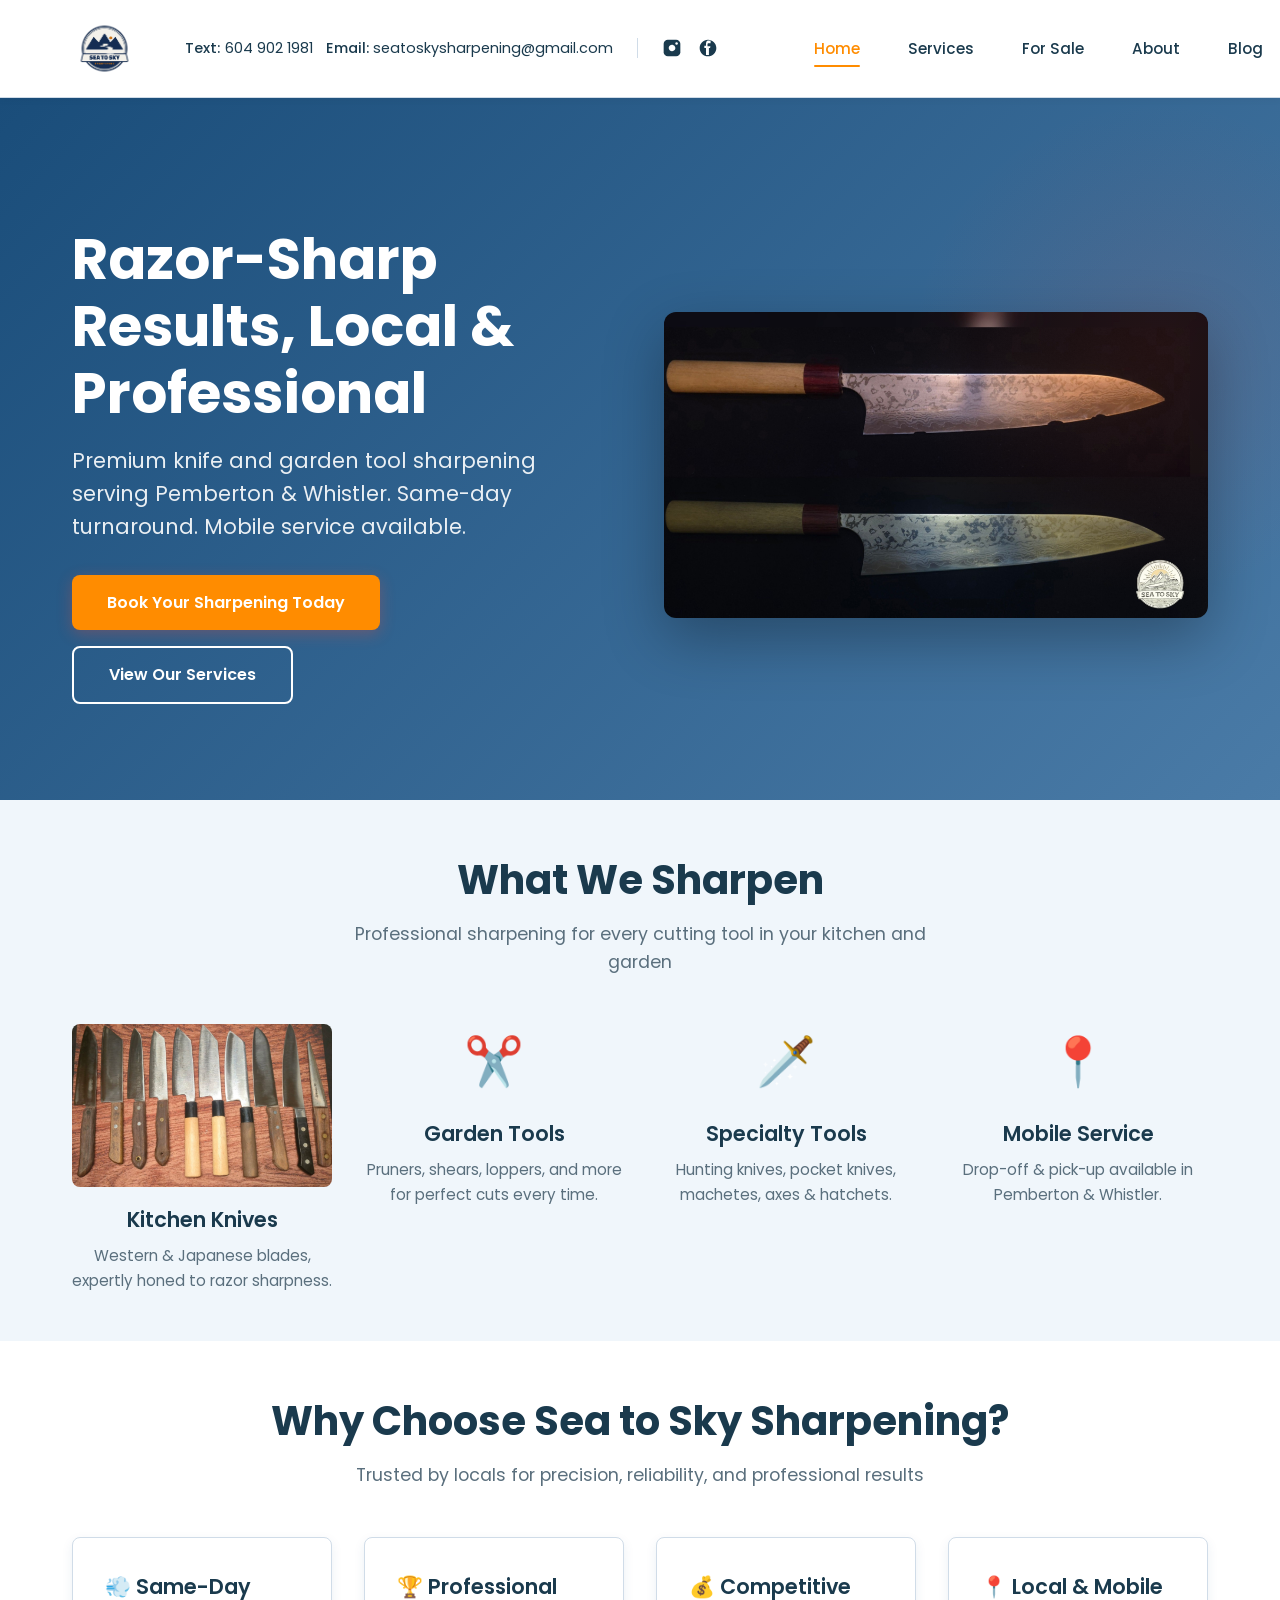
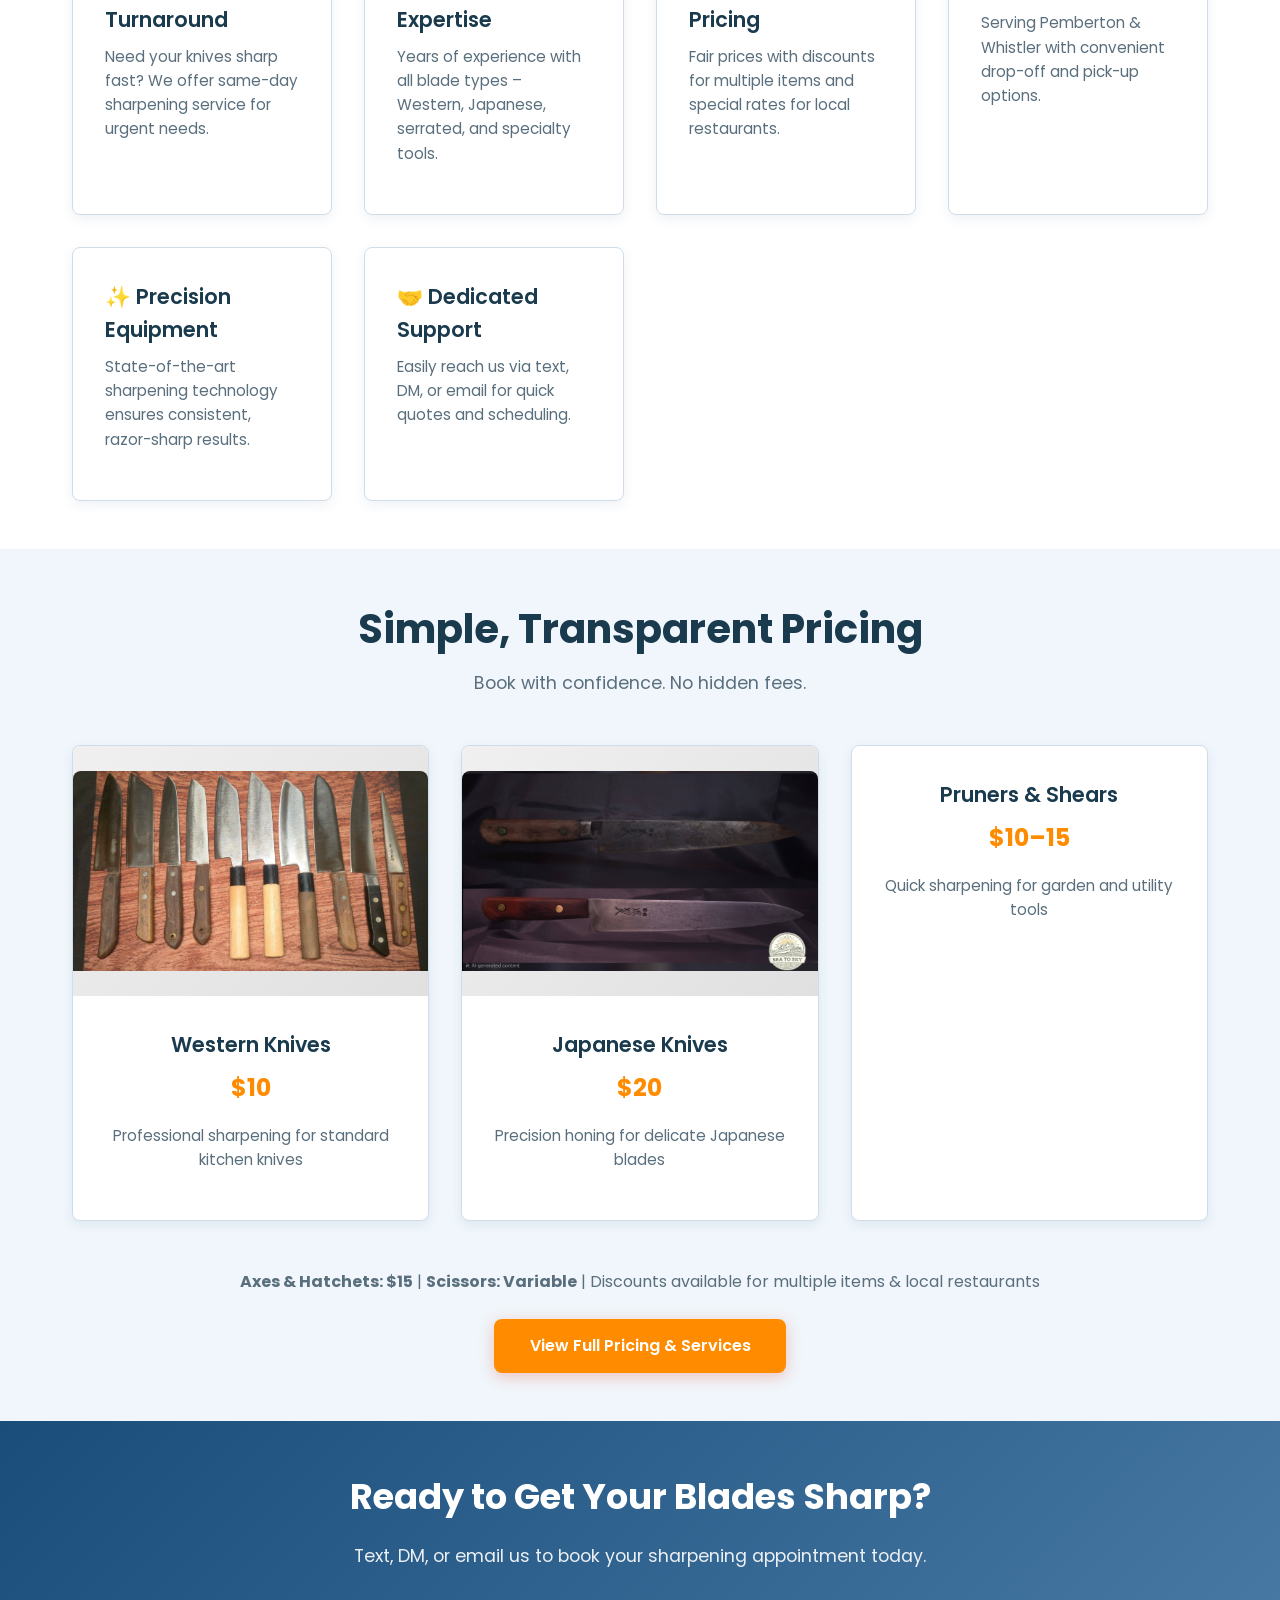
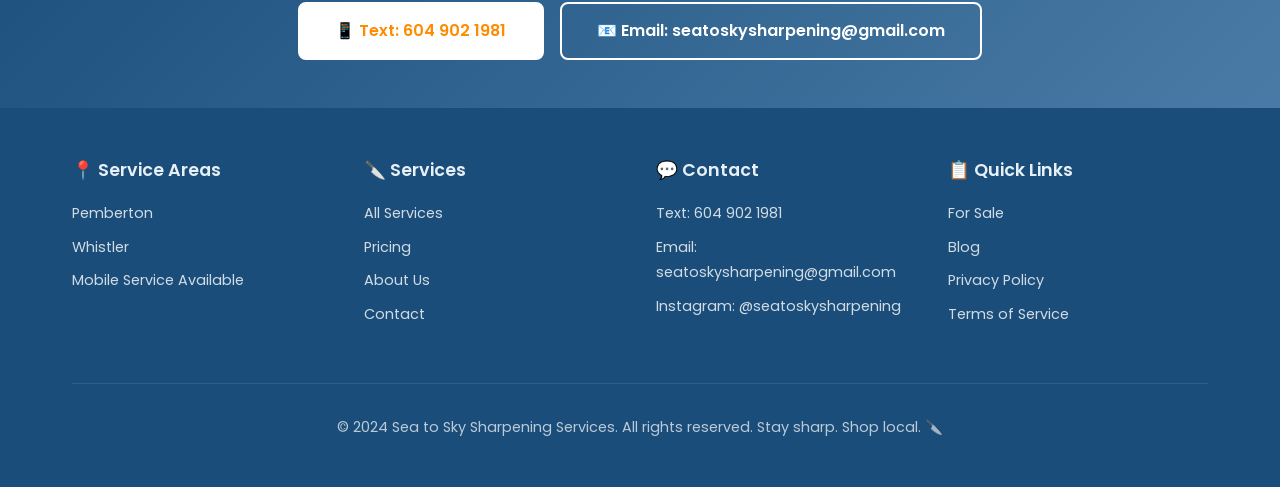
==== index.html @ df80ff3f "Initial commit: Sea to Sky Sharpening website with all pages and assets" ====
<!DOCTYPE html>
<html lang="en">
<head>
    <meta charset="UTF-8">
    <meta name="viewport" content="width=device-width, initial-scale=1.0">
    <meta name="description" content="Sea to Sky Sharpening Services - Professional knife and garden tool sharpening in Pemberton & Whistler. Western & Japanese kitchen knives, pruners, shears, and more.">
    <meta name="keywords" content="knife sharpening, garden tool sharpening, pruners, kitchen knives, Pemberton, Whistler, mobile service, professional sharpening">
    <title>Sea to Sky Sharpening | Professional Knife & Tool Sharpening Services</title>
    <link rel="icon" href="assets/branding/Sea to Sky sharpening Transparent.png" type="image/png">
    <link rel="stylesheet" href="css/styles.css">
    <link href="https://fonts.googleapis.com/css2?family=Poppins:wght@300;400;500;600;700;800&display=swap" rel="stylesheet">
</head>
<body>
    <a class="skip-link" href="#main">Skip to main content</a>
    
    <!-- Navigation -->
    <nav class="navbar" role="navigation" aria-label="Main Navigation">
        <div class="nav-container">
            <div class="nav-left">
                <div class="nav-brand">
                    <a href="index.html">
                        <img src="assets/branding/Sea to Sky sharpening Transparent.png" alt="Sea to Sky Sharpening Logo" class="logo">
                    </a>
                </div>
                <div class="nav-contact-desktop">
                    <div class="nav-contact-left">
                        <a href="https://wa.me/16049021981" class="contact-link phone">
                            <span class="label">Text:</span> 604 902 1981
                        </a>
                        <a href="mailto:seatoskysharpening@gmail.com" class="contact-link email">
                            <span class="label">Email:</span> seatoskysharpening@gmail.com
                        </a>
                    </div>
                    <div class="nav-contact-right">
                        <a href="https://www.instagram.com/seatoskysharpening/" class="contact-link" target="_blank" rel="noopener noreferrer" aria-label="Follow us on Instagram" title="Instagram">
                            <svg width="20" height="20" viewBox="0 0 24 24" fill="currentColor" xmlns="http://www.w3.org/2000/svg"><rect x="2" y="2" width="20" height="20" rx="5" ry="5"/><path d="M16 11.37A4 4 0 1 1 12.63 8 4 4 0 0 1 16 11.37z" fill="white"/><circle cx="17.5" cy="6.5" r="1.5" fill="white"/></svg>
                        </a>
                        <a href="https://www.facebook.com/seatoskysharpenings/" class="contact-link" target="_blank" rel="noopener noreferrer" aria-label="Follow us on Facebook" title="Facebook">
                            <svg width="20" height="20" viewBox="0 0 24 24" fill="currentColor" xmlns="http://www.w3.org/2000/svg"><path d="M12 2C6.48 2 2 6.48 2 12s4.48 10 10 10 10-4.48 10-10S17.52 2 12 2zm3.7 10h-2.6v8.4h-3.5V12h-2V9.3h2V7.3c0-1.7.4-4.3 2.7-4.3 1.5 0 2.8.3 2.8.3v3h-1.9c-1.5 0-1.8.7-1.8 1.5v2h3.5l-.5 2.7z" fill="currentColor"/></svg>
                        </a>
                    </div>
                </div>
            </div>
            <button class="nav-toggle" id="navToggle" aria-label="Toggle navigation">
                <span></span>
                <span></span>
                <span></span>
            </button>
            <div class="nav-menu" id="navMenu">
                <ul class="nav-links">
                    <li><a href="index.html" class="active">Home</a></li>
                    <li><a href="services.html">Services</a></li>
                    <li><a href="for-sale.html">For Sale</a></li>
                    <li><a href="about.html">About</a></li>
                    <li><a href="blog.html">Blog</a></li>
                    <li><a href="contact.html">Contact</a></li>
                </ul>
                <div class="nav-contact-mobile">
                    <a href="tel:+16049021981" class="contact-link phone">
                        <span class="label">Text:</span> 604 902 1981
                    </a>
                    <a href="mailto:seatoskysharpening@gmail.com" class="contact-link email">
                        <span class="label">Email:</span> seatoskysharpening@gmail.com
                    </a>
                    <a href="https://www.instagram.com/seatoskysharpening/" class="contact-link instagram" target="_blank" rel="noopener noreferrer" aria-label="Follow us on Instagram">
                        <svg width="18" height="18" viewBox="0 0 24 24" fill="none" stroke="currentColor" stroke-width="2" xmlns="http://www.w3.org/2000/svg"><rect x="2" y="2" width="20" height="20" rx="5" ry="5"/><path d="M16 11.37A4 4 0 1 1 12.63 8 4 4 0 0 1 16 11.37z"/><circle cx="17.5" cy="6.5" r="1.5" fill="currentColor"/></svg>
                        <span class="label">Instagram</span>
                    </a>
                </div>
            </div>
        </div>
    </nav>

    <main id="main">
        <!-- Hero Section -->
        <header class="hero">
            <div class="container" style="display: grid; grid-template-columns: 1fr 1fr; gap: 3rem; align-items: center;">
                <div class="hero-content" style="text-align: left;">
                    <h1>Razor-Sharp Results, Local & Professional</h1>
                    <p>Premium knife and garden tool sharpening serving Pemberton & Whistler. Same-day turnaround. Mobile service available.</p>
                    <div class="hero-cta" style="justify-content: flex-start;">
                        <a href="contact.html" class="btn btn-primary">Book Your Sharpening Today</a>
                        <a href="services.html" class="btn btn-outline">View Our Services</a>
                    </div>
                </div>
                <div style="display: flex; align-items: center; justify-content: center;">
                    <img src="assets/images/Knife 1 Image.jpg" alt="Professional sharpened knife" style="max-width: 100%; height: auto; border-radius: 12px; box-shadow: 0 20px 60px rgba(0, 0, 0, 0.3); object-fit: cover;">
                </div>
            </div>
        </header>

        <!-- Featured Services Section -->
        <section class="section-alt py-3">
            <div class="container">
                <div class="section-header">
                    <h2>What We Sharpen</h2>
                    <p>Professional sharpening for every cutting tool in your kitchen and garden</p>
                </div>
                <div class="grid grid-4">
                    <div class="feature">
                        <div class="feature-icon">
                            <img src="assets/images/Kitchen knives.jpg" alt="Kitchen Knives" style="width: 100%; height: 100%; object-fit: cover; border-radius: 8px;">
                        </div>
                        <h3>Kitchen Knives</h3>
                        <p>Western & Japanese blades, expertly honed to razor sharpness.</p>
                    </div>
                    <div class="feature">
                        <div class="feature-icon">✂️</div>
                        <h3>Garden Tools</h3>
                        <p>Pruners, shears, loppers, and more for perfect cuts every time.</p>
                    </div>
                    <div class="feature">
                        <div class="feature-icon">🗡️</div>
                        <h3>Specialty Tools</h3>
                        <p>Hunting knives, pocket knives, machetes, axes & hatchets.</p>
                    </div>
                    <div class="feature">
                        <div class="feature-icon">📍</div>
                        <h3>Mobile Service</h3>
                        <p>Drop-off & pick-up available in Pemberton & Whistler.</p>
                    </div>
                </div>
            </div>
        </section>

        <!-- Why Choose Us Section -->
        <section>
            <div class="container">
                <div class="section-header">
                    <h2>Why Choose Sea to Sky Sharpening?</h2>
                    <p>Trusted by locals for precision, reliability, and professional results</p>
                </div>
                <div class="grid grid-3">
                    <div class="card">
                        <div class="card-body">
                            <h3 class="card-title">💨 Same-Day Turnaround</h3>
                            <p class="card-text">Need your knives sharp fast? We offer same-day sharpening service for urgent needs.</p>
                        </div>
                    </div>
                    <div class="card">
                        <div class="card-body">
                            <h3 class="card-title">🏆 Professional Expertise</h3>
                            <p class="card-text">Years of experience with all blade types – Western, Japanese, serrated, and specialty tools.</p>
                        </div>
                    </div>
                    <div class="card">
                        <div class="card-body">
                            <h3 class="card-title">💰 Competitive Pricing</h3>
                            <p class="card-text">Fair prices with discounts for multiple items and special rates for local restaurants.</p>
                        </div>
                    </div>
                    <div class="card">
                        <div class="card-body">
                            <h3 class="card-title">📍 Local & Mobile</h3>
                            <p class="card-text">Serving Pemberton & Whistler with convenient drop-off and pick-up options.</p>
                        </div>
                    </div>
                    <div class="card">
                        <div class="card-body">
                            <h3 class="card-title">✨ Precision Equipment</h3>
                            <p class="card-text">State-of-the-art sharpening technology ensures consistent, razor-sharp results.</p>
                        </div>
                    </div>
                    <div class="card">
                        <div class="card-body">
                            <h3 class="card-title">🤝 Dedicated Support</h3>
                            <p class="card-text">Easily reach us via text, DM, or email for quick quotes and scheduling.</p>
                        </div>
                    </div>
                </div>
            </div>
        </section>

        <!-- Pricing Preview Section -->
        <section class="section-alt">
            <div class="container">
                <div class="section-header">
                    <h2>Simple, Transparent Pricing</h2>
                    <p>Book with confidence. No hidden fees.</p>
                </div>
                <div class="grid grid-3">
                    <div class="card">
                        <div class="card-image">
                            <img src="assets/images/Kitchen knives.jpg" alt="Kitchen Knives" style="width: 100%; height: 200px; object-fit: cover; border-radius: 8px 8px 0 0;">
                        </div>
                        <div class="card-body text-center">
                            <h3 class="card-title">Western Knives</h3>
                            <div class="card-price">$10</div>
                            <p class="card-text">Professional sharpening for standard kitchen knives</p>
                        </div>
                    </div>
                    <div class="card">
                        <div class="card-image">
                            <img src="assets/images/Japanese Knives.jpg" alt="Japanese Knives" style="width: 100%; height: 200px; object-fit: cover; border-radius: 8px 8px 0 0;">
                        </div>
                        <div class="card-body text-center">
                            <h3 class="card-title">Japanese Knives</h3>
                            <div class="card-price">$20</div>
                            <p class="card-text">Precision honing for delicate Japanese blades</p>
                        </div>
                    </div>
                    <div class="card">
                        <div class="card-body text-center">
                            <h3 class="card-title">Pruners & Shears</h3>
                            <div class="card-price">$10–15</div>
                            <p class="card-text">Quick sharpening for garden and utility tools</p>
                        </div>
                    </div>
                </div>

                <div style="text-align: center; margin-top: 3rem;">
                    <p style="color: var(--text-light); margin-bottom: 1.5rem;">
                        <strong>Axes & Hatchets: $15</strong> | <strong>Scissors: Variable</strong> | Discounts available for multiple items & local restaurants
                    </p>
                    <a href="services.html" class="btn btn-primary">View Full Pricing & Services</a>
                </div>
            </div>
        </section>

        <!-- CTA Section -->
        <section style="background: linear-gradient(135deg, var(--primary) 0%, var(--steel) 100%); color: var(--white); text-align: center;">
            <div class="container">
                <h2 style="font-size: 2.2rem; margin-bottom: 1rem;">Ready to Get Your Blades Sharp?</h2>
                <p style="font-size: 1.1rem; margin-bottom: 2rem; color: rgba(255,255,255,0.9);">Text, DM, or email us to book your sharpening appointment today.</p>
                <div class="hero-cta">
                    <a href="tel:+16049021981" class="btn btn-secondary">📱 Text: 604 902 1981</a>
                    <a href="mailto:seatoskysharpening@gmail.com" class="btn btn-outline">📧 Email: seatoskysharpening@gmail.com</a>
                </div>
            </div>
        </section>
    </main>

    <!-- Footer -->
    <footer>
        <div class="container">
            <div class="footer-content">
                <div class="footer-section">
                    <h3>📍 Service Areas</h3>
                    <ul>
                        <li><a href="#">Pemberton</a></li>
                        <li><a href="#">Whistler</a></li>
                        <li><a href="#">Mobile Service Available</a></li>
                    </ul>
                </div>
                <div class="footer-section">
                    <h3>🔪 Services</h3>
                    <ul>
                        <li><a href="services.html">All Services</a></li>
                        <li><a href="services.html#pricing">Pricing</a></li>
                        <li><a href="about.html">About Us</a></li>
                        <li><a href="contact.html">Contact</a></li>
                    </ul>
                </div>
                <div class="footer-section">
                    <h3>💬 Contact</h3>
                    <ul>
                        <li><a href="tel:+16049021981">Text: 604 902 1981</a></li>
                        <li><a href="mailto:seatoskysharpening@gmail.com">Email: seatoskysharpening@gmail.com</a></li>
                        <li><a href="https://www.instagram.com/seatoskysharpening/" target="_blank" rel="noopener noreferrer">Instagram: @seatoskysharpening</a></li>
                    </ul>
                </div>
                <div class="footer-section">
                    <h3>📋 Quick Links</h3>
                    <ul>
                        <li><a href="for-sale.html">For Sale</a></li>
                        <li><a href="blog.html">Blog</a></li>
                        <li><a href="#">Privacy Policy</a></li>
                        <li><a href="#">Terms of Service</a></li>
                    </ul>
                </div>
            </div>
            <div class="footer-bottom">
                <p>&copy; 2024 Sea to Sky Sharpening Services. All rights reserved. Stay sharp. Shop local. 🔪</p>
            </div>
        </div>
    </footer>

    <script src="js/scripts.js"></script>
</body>
</html>
---- css/styles.css ----
/* Sea to Sky Sharpening - Premium Minimalist Design */

:root {
    --primary: #1a4d7a;
    --primary-light: #2d6fa5;
    --secondary: #f0f6fb;
    --accent: #ff8c00;
    --accent-light: #ffa500;
    --steel: #4a7ba7;
    --silver: #e8f0f7;
    --text-dark: #1a3a4d;
    --text-light: #5a6f7d;
    --text-muted: #8a9aaa;
    --border: #d0dce8;
    --white: #ffffff;
    --spacing: 1rem;
    --spacing-lg: 2rem;
    --spacing-xl: 3rem;
    --radius: 8px;
    --shadow: 0 8px 32px rgba(26, 77, 122, 0.12);
    --shadow-sm: 0 4px 12px rgba(26, 77, 122, 0.08);
    --shadow-lg: 0 20px 60px rgba(26, 77, 122, 0.15);
    --transition: all 0.3s cubic-bezier(0.25, 0.46, 0.45, 0.94);
}

/* Reset & Base */
* {
    margin: 0;
    padding: 0;
    box-sizing: border-box;
}

html, body {
    height: 100%;
    scroll-behavior: smooth;
}

body {
    font-family: 'Poppins', -apple-system, BlinkMacSystemFont, 'Segoe UI', sans-serif;
    font-size: 16px;
    line-height: 1.6;
    color: var(--text-dark);
    background-color: var(--white);
    overflow-x: hidden;
}

/* Container */
.container {
    max-width: 1200px;
    margin: 0 auto;
    padding: 0 var(--spacing-lg);
}

.container-sm {
    max-width: 900px;
    margin: 0 auto;
    padding: 0 var(--spacing-lg);
}

/* Navigation */
.navbar {
    background: var(--white);
    border-bottom: 1px solid var(--border);
    position: sticky;
    top: 0;
    z-index: 1000;
    box-shadow: 0 2px 8px rgba(0, 0, 0, 0.04);
    backdrop-filter: blur(10px);
    background: rgba(255, 255, 255, 0.95);
}

.nav-container {
    max-width: 1200px;
    margin: 0 auto;
    padding: 1rem var(--spacing-lg);
    display: flex;
    align-items: center;
    justify-content: space-between;
}

.nav-left {
    display: flex;
    align-items: center;
    gap: var(--spacing-xl);
    flex-shrink: 0;
    margin-right: 6rem;
}

.nav-brand {
    display: flex;
    align-items: center;
    gap: 0.8rem;
    flex-shrink: 0;
}

.nav-brand a {
    display: flex;
    align-items: center;
    text-decoration: none;
}

.logo {
    height: 65px;
    width: auto;
}

.nav-contact-desktop {
    display: flex;
    align-items: center;
    gap: 1.5rem;
    margin-left: auto;
    flex-shrink: 0;
}

.nav-contact-left {
    display: flex;
    gap: 0.8rem;
    align-items: center;
}

.nav-contact-right {
    display: flex;
    gap: 1rem;
    align-items: center;
    border-left: 1px solid var(--border);
    padding-left: 1.5rem;
}

.contact-link {
    text-decoration: none;
    color: var(--text-dark);
    font-size: 0.9rem;
    transition: var(--transition);
    display: flex;
    align-items: center;
    gap: 0.3rem;
}

.contact-link:hover {
    color: var(--accent);
}

.contact-link .label {
    font-weight: 500;
}

.nav-contact-mobile {
    display: none;
}

.nav-brand-mobile {
    display: none;
}

.nav-toggle {
    display: none;
    flex-direction: column;
    background: none;
    border: none;
    cursor: pointer;
    gap: 6px;
    padding: 0.5rem;
}

.nav-toggle span {
    width: 25px;
    height: 3px;
    background: var(--primary);
    border-radius: 2px;
    transition: var(--transition);
}

.nav-toggle.active span:nth-child(1) {
    transform: rotate(45deg) translate(8px, 8px);
}

.nav-toggle.active span:nth-child(2) {
    opacity: 0;
}

.nav-toggle.active span:nth-child(3) {
    transform: rotate(-45deg) translate(8px, -8px);
}

.nav-menu {
    display: flex;
    align-items: center;
    gap: var(--spacing-xl);
    flex-shrink: 0;
}

.nav-links {
    display: flex;
    list-style: none;
    gap: var(--spacing-xl);
}

.nav-links a {
    text-decoration: none;
    color: var(--text-dark);
    font-weight: 500;
    font-size: 0.95rem;
    transition: var(--transition);
    position: relative;
    padding: 0.5rem 0;
}

.nav-links a:hover,
.nav-links a.active {
    color: var(--accent);
}

.nav-links a.active::after {
    content: '';
    position: absolute;
    bottom: 0;
    left: 0;
    right: 0;
    height: 2px;
    background: var(--accent);
    border-radius: 1px;
}

@media (max-width: 768px) {
    .nav-contact-desktop {
        display: none;
    }

    .nav-brand-mobile {
        display: block;
        position: absolute;
        left: 50%;
        transform: translateX(-50%);
    }

    .nav-brand-mobile img {
        height: 50px;
        width: auto;
    }

    .nav-toggle {
        display: flex;
    }

    .nav-menu {
        position: absolute;
        top: 100%;
        left: 0;
        right: 0;
        flex-direction: column;
        background: var(--white);
        border-bottom: 1px solid var(--border);
        padding: var(--spacing-lg);
        gap: 0;
        display: none;
        box-shadow: var(--shadow-sm);
    }

    .nav-menu.active {
        display: flex;
    }

    .nav-links {
        flex-direction: column;
        gap: 0;
        width: 100%;
    }

    .nav-links a {
        padding: var(--spacing) 0;
        border-bottom: 1px solid var(--border);
    }

    .nav-links a.active::after {
        display: none;
    }

    .nav-contact-mobile {
        display: flex;
        flex-direction: column;
        gap: 0;
        margin-top: var(--spacing);
        padding-top: var(--spacing);
        border-top: 1px solid var(--border);
    }

    .nav-contact-mobile .contact-link {
        padding: var(--spacing) 0;
        border-bottom: 1px solid var(--border);
    }
}

/* Hero Section */
.hero {
    background: linear-gradient(135deg, var(--primary) 0%, var(--steel) 100%);
    color: var(--white);
    padding: 8rem var(--spacing-lg) 6rem;
    position: relative;
    overflow: hidden;
}

.hero::before {
    content: '';
    position: absolute;
    top: 0;
    right: -10%;
    width: 500px;
    height: 500px;
    background: radial-gradient(circle, rgba(231, 76, 60, 0.1) 0%, transparent 70%);
    border-radius: 50%;
}

.hero-content {
    position: relative;
    z-index: 1;
    text-align: center;
}

.hero h1 {
    font-size: 3.5rem;
    font-weight: 700;
    margin-bottom: 1rem;
    line-height: 1.2;
}

.hero p {
    font-size: 1.3rem;
    margin-bottom: 2rem;
    color: rgba(255, 255, 255, 0.9);
    max-width: 600px;
    margin-left: auto;
    margin-right: auto;
}

.hero-cta {
    display: flex;
    gap: 1rem;
    justify-content: center;
    flex-wrap: wrap;
}

/* Buttons */
.btn {
    padding: 0.9rem 2.2rem;
    border: none;
    border-radius: var(--radius);
    font-size: 1rem;
    font-weight: 600;
    cursor: pointer;
    transition: var(--transition);
    text-decoration: none;
    display: inline-block;
    text-align: center;
}

.btn-primary {
    background: var(--accent);
    color: var(--white);
    box-shadow: 0 4px 15px rgba(231, 76, 60, 0.3);
}

.btn-primary:hover {
    background: var(--accent-light);
    transform: translateY(-2px);
    box-shadow: 0 8px 25px rgba(231, 76, 60, 0.4);
}

.btn-secondary {
    background: var(--white);
    color: var(--accent);
    border: 2px solid var(--white);
}

.btn-secondary:hover {
    background: transparent;
    color: var(--white);
    transform: translateY(-2px);
}

.btn-outline {
    background: transparent;
    color: var(--white);
    border: 2px solid var(--white);
}

.btn-outline:hover {
    background: var(--white);
    color: var(--accent);
    transform: translateY(-2px);
}

.btn-dark {
    background: var(--primary);
    color: var(--white);
    border: 2px solid var(--primary);
}

.btn-dark:hover {
    background: transparent;
    transform: translateY(-2px);
}

/* Page Header */
.page-header {
    background: linear-gradient(135deg, var(--primary) 0%, var(--steel) 100%);
    color: var(--white);
    padding: 4rem var(--spacing-lg) 3rem;
    text-align: center;
}

.page-header h1 {
    font-size: 2.8rem;
    font-weight: 700;
    margin-bottom: 0.5rem;
}

.page-header p {
    font-size: 1.1rem;
    color: rgba(255, 255, 255, 0.9);
}

/* Grid Systems */
.grid {
    display: grid;
    gap: var(--spacing-lg);
}

.grid-2 {
    grid-template-columns: repeat(auto-fit, minmax(300px, 1fr));
}

.grid-3 {
    grid-template-columns: repeat(auto-fit, minmax(250px, 1fr));
}

.grid-4 {
    grid-template-columns: repeat(auto-fit, minmax(220px, 1fr));
}

@media (max-width: 768px) {
    .grid-3,
    .grid-4 {
        grid-template-columns: repeat(auto-fit, minmax(150px, 1fr));
    }
}

/* Cards */
.card {
    background: var(--white);
    border-radius: var(--radius);
    overflow: hidden;
    box-shadow: var(--shadow-sm);
    transition: var(--transition);
    border: 1px solid var(--border);
}

.card:hover {
    box-shadow: var(--shadow);
    transform: translateY(-8px);
}

.card-image {
    width: 100%;
    height: 250px;
    background: linear-gradient(135deg, #f0f0f0 0%, #e0e0e0 100%);
    overflow: hidden;
    display: flex;
    align-items: center;
    justify-content: center;
    color: var(--text-muted);
    font-size: 3rem;
}

.card-image img {
    width: 100%;
    height: 100%;
    object-fit: cover;
}

.card-body {
    padding: var(--spacing-lg);
}

.card-title {
    font-size: 1.3rem;
    font-weight: 600;
    margin-bottom: 0.5rem;
    color: var(--text-dark);
}

.card-text {
    color: var(--text-light);
    margin-bottom: 1rem;
    font-size: 0.95rem;
}

.card-price {
    font-size: 1.5rem;
    font-weight: 700;
    color: var(--accent);
    margin-bottom: 1rem;
}

.card-badge {
    display: inline-block;
    background: var(--accent);
    color: var(--white);
    padding: 0.4rem 0.8rem;
    border-radius: 20px;
    font-size: 0.8rem;
    font-weight: 600;
    margin-bottom: 1rem;
}

/* Sections */
section {
    padding: var(--spacing-xl) var(--spacing-lg);
}

.section-header {
    text-align: center;
    margin-bottom: var(--spacing-xl);
}

.section-header h2 {
    font-size: 2.5rem;
    font-weight: 700;
    margin-bottom: 0.5rem;
    color: var(--text-dark);
}

.section-header p {
    font-size: 1.1rem;
    color: var(--text-light);
    max-width: 600px;
    margin: 0 auto;
}

.section-alt {
    background: var(--secondary);
}

/* Feature Grid */
.feature {
    display: flex;
    flex-direction: column;
    align-items: center;
    text-align: center;
}

.feature-icon {
    font-size: 3rem;
    margin-bottom: 1rem;
}

.feature h3 {
    font-size: 1.3rem;
    font-weight: 600;
    margin-bottom: 0.5rem;
    color: var(--text-dark);
}

.feature p {
    color: var(--text-light);
    font-size: 0.95rem;
    line-height: 1.6;
}

/* Forms */
form {
    display: flex;
    flex-direction: column;
    gap: var(--spacing);
}

.form-group {
    display: flex;
    flex-direction: column;
    gap: 0.5rem;
}

label {
    font-weight: 500;
    color: var(--text-dark);
    font-size: 0.95rem;
}

input,
textarea,
select {
    padding: 0.8rem;
    border: 1px solid var(--border);
    border-radius: var(--radius);
    font-family: inherit;
    font-size: 0.95rem;
    transition: var(--transition);
}

input:focus,
textarea:focus,
select:focus {
    outline: none;
    border-color: var(--accent);
    box-shadow: 0 0 0 3px rgba(231, 76, 60, 0.1);
}

textarea {
    resize: vertical;
    min-height: 150px;
}

/* Footer */
footer {
    background: var(--primary);
    color: var(--white);
    padding: var(--spacing-xl) var(--spacing-lg);
}

.footer-content {
    display: grid;
    grid-template-columns: repeat(auto-fit, minmax(250px, 1fr));
    gap: var(--spacing-lg);
    margin-bottom: var(--spacing-xl);
}

.footer-section h3 {
    font-size: 1.1rem;
    font-weight: 600;
    margin-bottom: 1rem;
    color: var(--silver);
}

.footer-section ul {
    list-style: none;
}

.footer-section ul li {
    margin-bottom: 0.5rem;
}

.footer-section a {
    color: rgba(255, 255, 255, 0.8);
    text-decoration: none;
    transition: var(--transition);
    font-size: 0.9rem;
}

.footer-section a:hover {
    color: var(--silver);
}

.footer-bottom {
    border-top: 1px solid rgba(255, 255, 255, 0.1);
    padding-top: var(--spacing-lg);
    text-align: center;
    color: rgba(255, 255, 255, 0.7);
    font-size: 0.9rem;
}

/* Utilities */
.text-center {
    text-align: center;
}

.text-left {
    text-align: left;
}

.text-right {
    text-align: right;
}

.mt-1 {
    margin-top: var(--spacing);
}

.mt-2 {
    margin-top: var(--spacing-lg);
}

.mt-3 {
    margin-top: var(--spacing-xl);
}

.mb-1 {
    margin-bottom: var(--spacing);
}

.mb-2 {
    margin-bottom: var(--spacing-lg);
}

.mb-3 {
    margin-bottom: var(--spacing-xl);
}

.py-3 {
    padding: var(--spacing-xl) 0;
}

.py-2 {
    padding: var(--spacing-lg) 0;
}

/* Accessibility */
.skip-link {
    position: absolute;
    left: -9999px;
    z-index: -999;
}

.skip-link:focus {
    left: 0;
    top: 0;
    z-index: 9999;
    background: var(--accent);
    color: var(--white);
    padding: 1rem;
    text-decoration: none;
    border-radius: 0 0 var(--radius) 0;
}

/* Responsive */
@media (max-width: 1024px) {
    .container {
        padding: 0 var(--spacing-lg);
    }

    .hero h1 {
        font-size: 2.8rem;
    }

    .section-header h2 {
        font-size: 2rem;
    }
}

@media (max-width: 768px) {
    :root {
        --spacing-xl: 2rem;
    }

    .hero {
        padding: 4rem var(--spacing-lg) 3rem;
    }

    .hero h1 {
        font-size: 2rem;
    }

    .hero p {
        font-size: 1rem;
    }

    .hero .container {
        grid-template-columns: 1fr !important;
        gap: 2rem !important;
    }

    .hero-content {
        text-align: center !important;
    }

    .hero-cta {
        justify-content: center !important;
    }

    .page-header h1 {
        font-size: 2rem;
    }

    section {
        padding: var(--spacing-lg);
    }

    .section-header h2 {
        font-size: 1.8rem;
    }
}

/* Animations */
@keyframes fadeInUp {
    from {
        opacity: 0;
        transform: translateY(30px);
    }
    to {
        opacity: 1;
        transform: translateY(0);
    }
}

.fade-in {
    animation: fadeInUp 0.6s ease-out;
}

/* Product Grid - For Sale Page */
.product-grid {
    display: grid;
    grid-template-columns: repeat(auto-fill, minmax(280px, 1fr));
    gap: 2rem;
}

.product-card {
    background: var(--white);
    border-radius: var(--radius);
    overflow: hidden;
    box-shadow: var(--shadow-sm);
    transition: var(--transition);
    border: 1px solid var(--border);
    display: flex;
    flex-direction: column;
}

.product-card:hover {
    box-shadow: var(--shadow);
    transform: translateY(-12px);
}

.product-image {
    width: 100%;
    height: 280px;
    background: linear-gradient(135deg, #f5f5f5 0%, #e8e8e8 100%);
    display: flex;
    align-items: center;
    justify-content: center;
    color: var(--text-muted);
    font-size: 3.5rem;
    overflow: hidden;
    position: relative;
}

.product-image img {
    width: 100%;
    height: 100%;
    object-fit: cover;
}

.product-info {
    padding: var(--spacing-lg);
    display: flex;
    flex-direction: column;
    flex: 1;
}

.product-category {
    font-size: 0.8rem;
    color: var(--accent);
    font-weight: 600;
    text-transform: uppercase;
    letter-spacing: 1px;
    margin-bottom: 0.5rem;
}

.product-name {
    font-size: 1.2rem;
    font-weight: 600;
    margin-bottom: 0.5rem;
    color: var(--text-dark);
}

.product-description {
    color: var(--text-light);
    font-size: 0.9rem;
    margin-bottom: 1rem;
    flex: 1;
    line-height: 1.5;
}

.product-price {
    font-size: 1.6rem;
    font-weight: 700;
    color: var(--accent);
    margin-bottom: 1rem;
}

.product-actions {
    display: flex;
    gap: 1rem;
}

.product-btn {
    flex: 1;
    padding: 0.7rem 1rem;
    border: 2px solid var(--accent);
    background: transparent;
    color: var(--accent);
    border-radius: var(--radius);
    font-weight: 600;
    cursor: pointer;
    transition: var(--transition);
    text-decoration: none;
    text-align: center;
    font-size: 0.9rem;
}

.product-btn:hover {
    background: var(--accent);
    color: var(--white);
}

.product-btn-primary {
    background: var(--accent);
    color: var(--white);
    border-color: var(--accent);
}

.product-btn-primary:hover {
    background: var(--accent-light);
    border-color: var(--accent-light);
}

@media (max-width: 768px) {
    .product-grid {
        grid-template-columns: repeat(auto-fill, minmax(180px, 1fr));
        gap: 1.5rem;
    }

    .product-image {
        height: 220px;
        font-size: 2.5rem;
    }

    .product-info {
        padding: var(--spacing);
    }
}
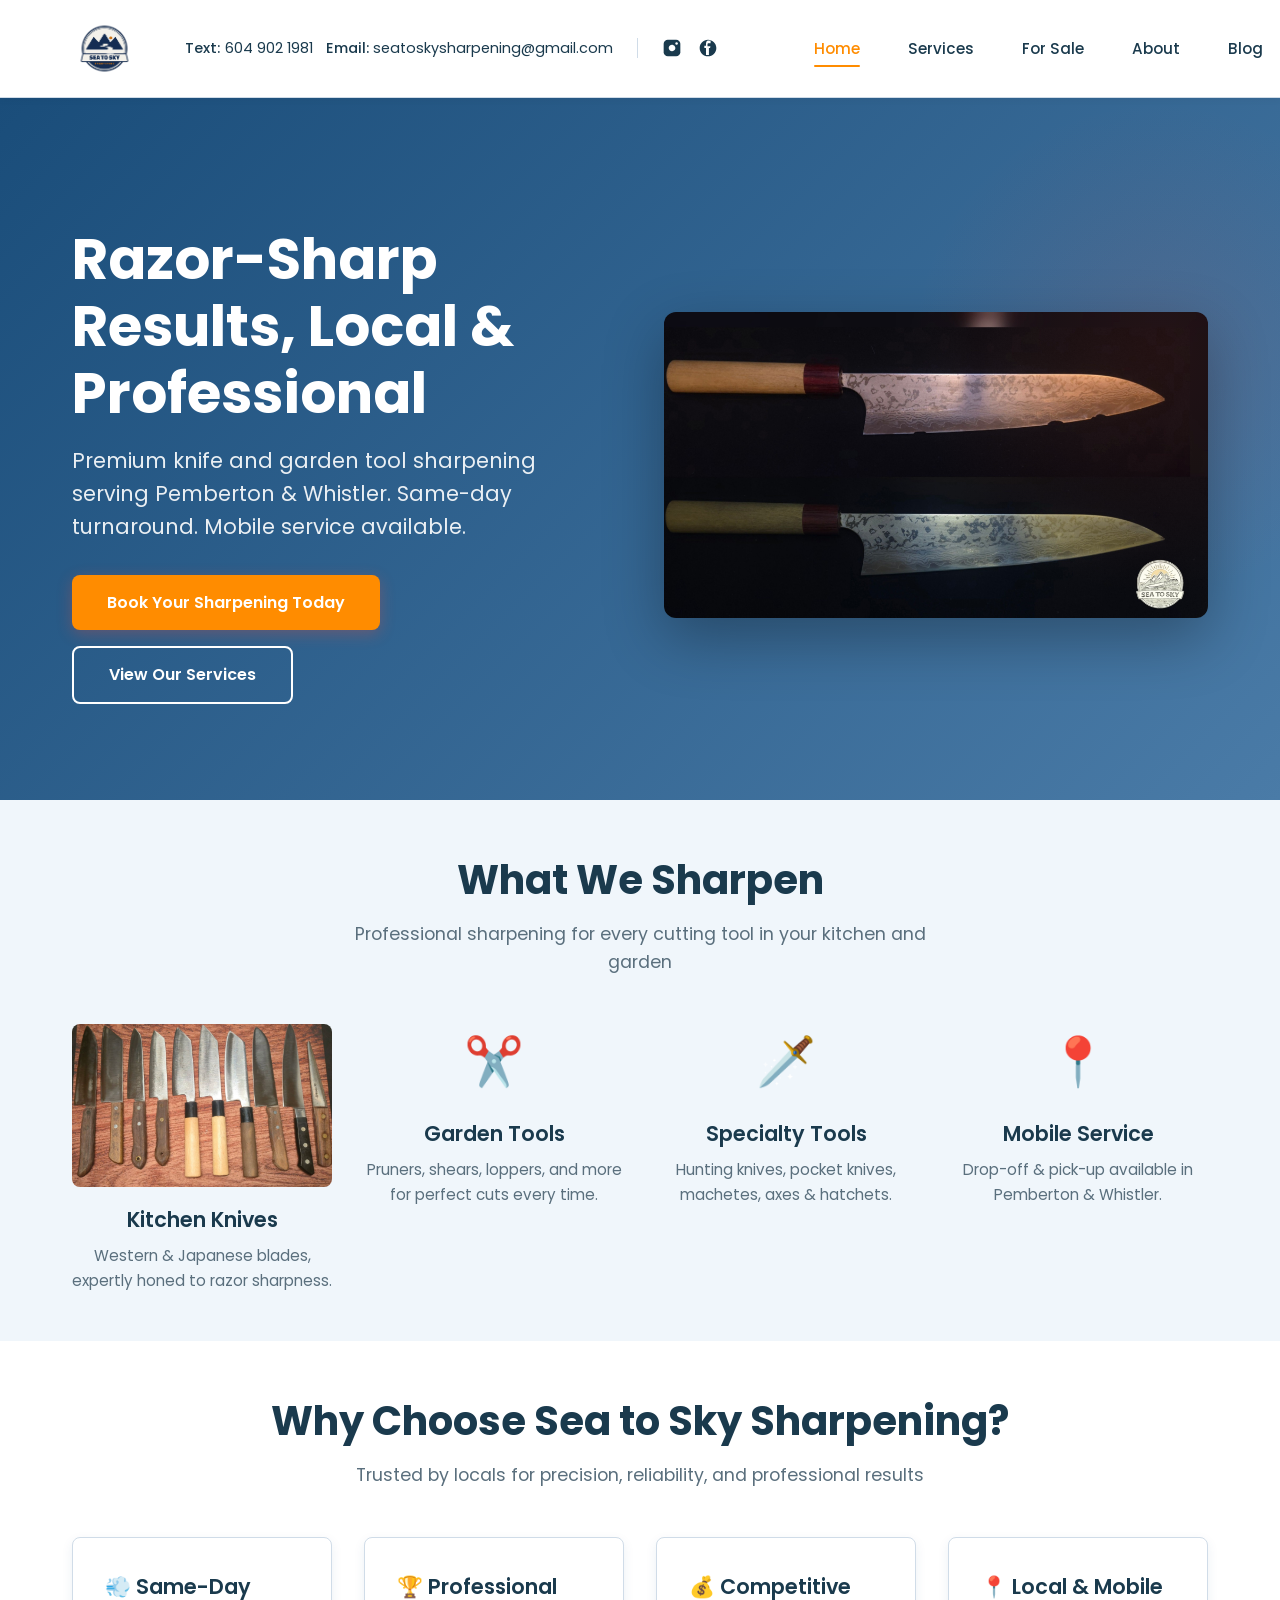
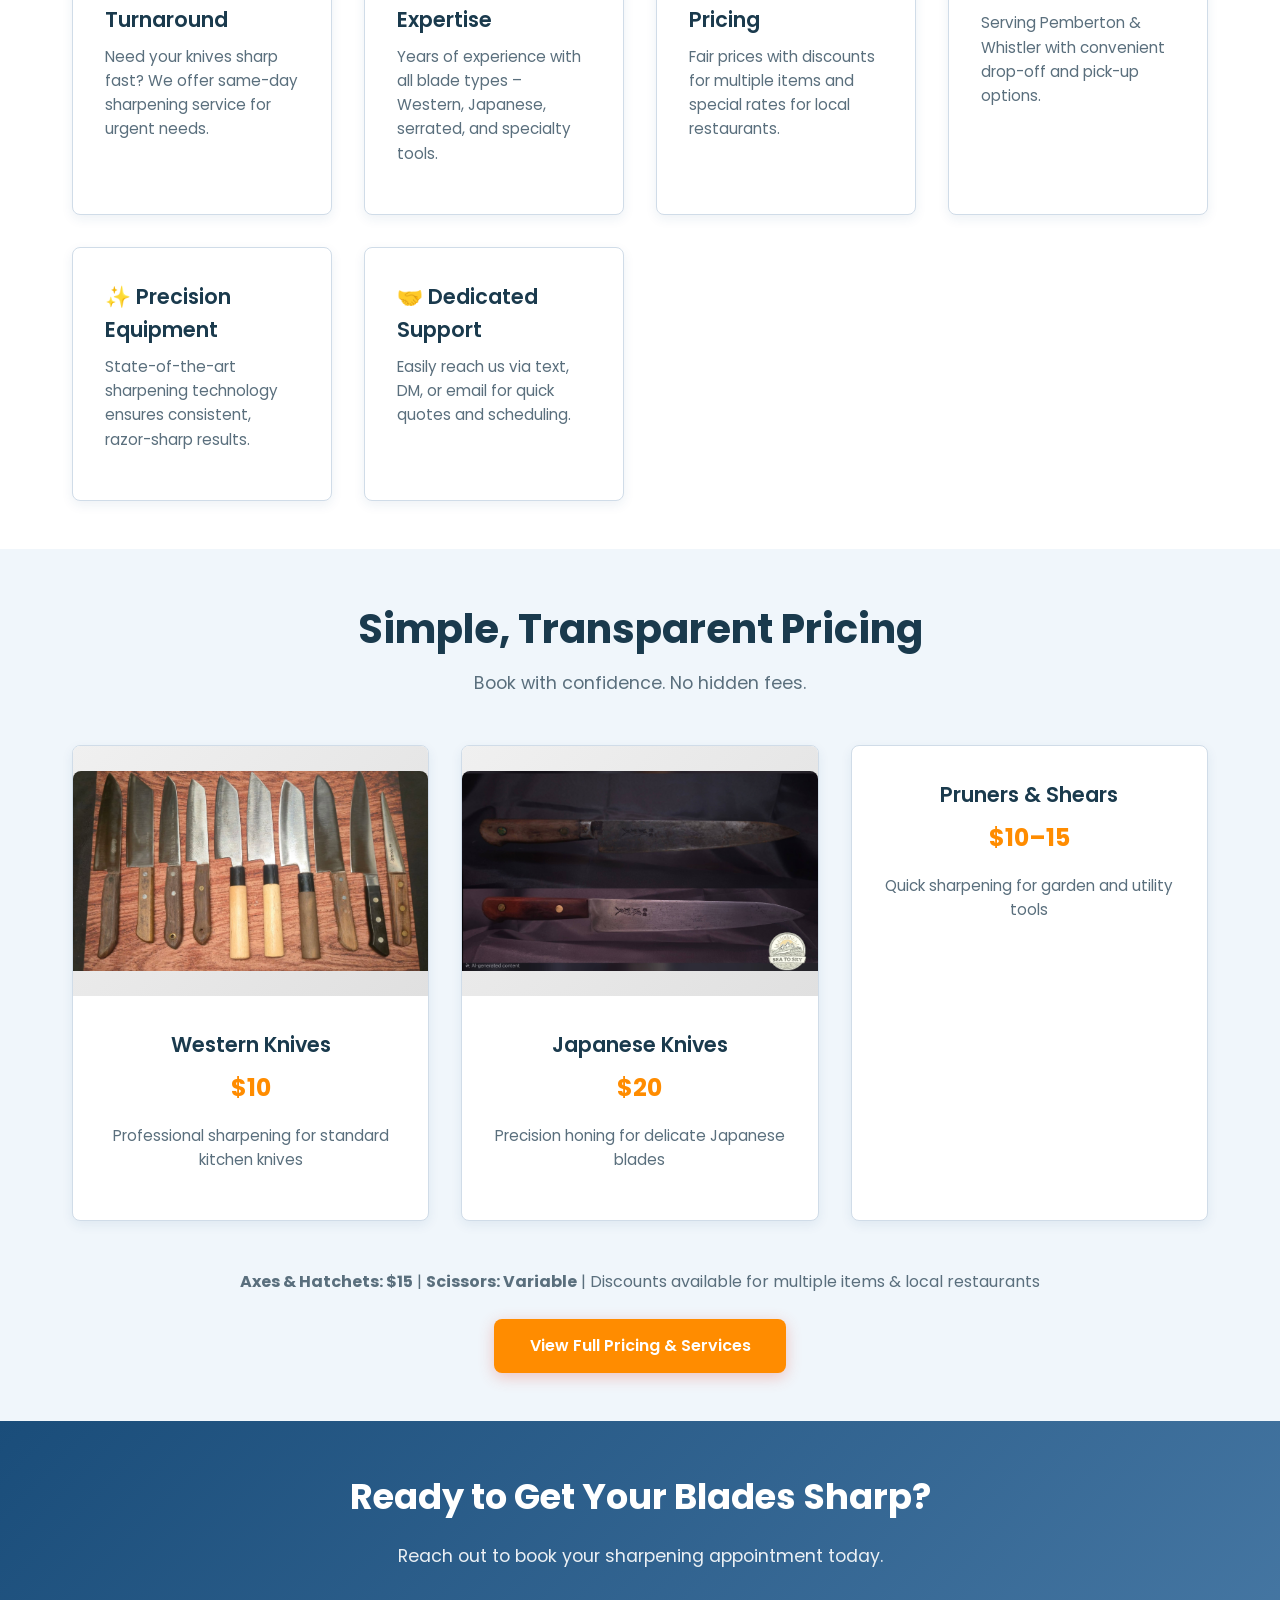
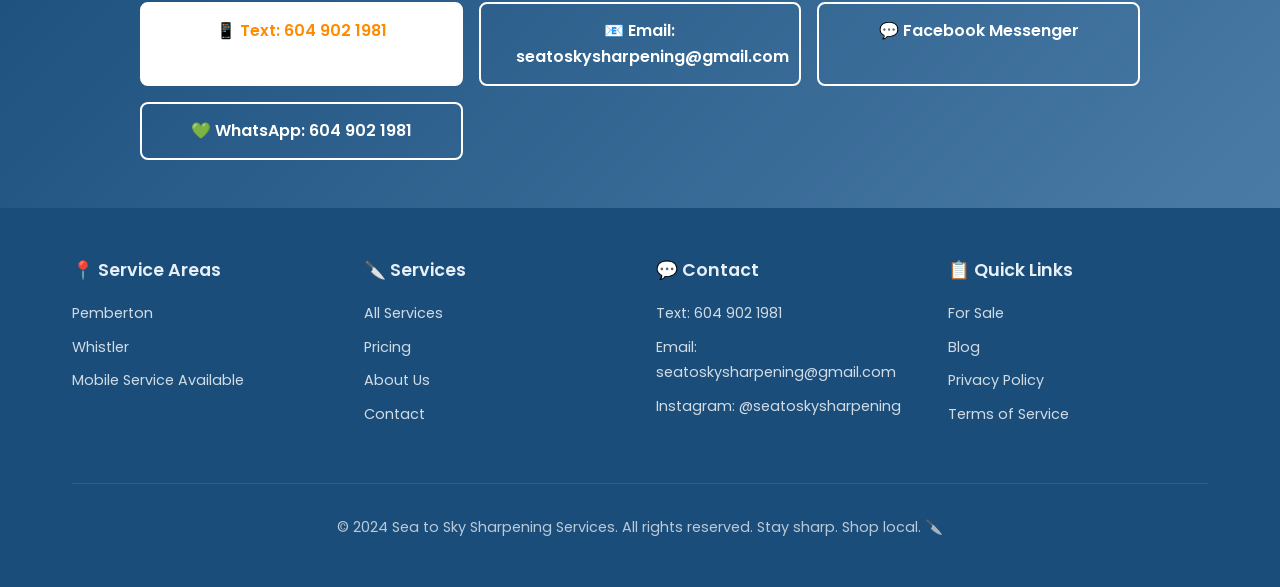
==== commit e147eab5: "Add Facebook Messenger and WhatsApp options to CTA section - 4 contact methods total" ====
--- a/index.html
+++ b/index.html
@@ -221,10 +221,12 @@
         <section style="background: linear-gradient(135deg, var(--primary) 0%, var(--steel) 100%); color: var(--white); text-align: center;">
             <div class="container">
                 <h2 style="font-size: 2.2rem; margin-bottom: 1rem;">Ready to Get Your Blades Sharp?</h2>
-                <p style="font-size: 1.1rem; margin-bottom: 2rem; color: rgba(255,255,255,0.9);">Text, DM, or email us to book your sharpening appointment today.</p>
-                <div class="hero-cta">
+                <p style="font-size: 1.1rem; margin-bottom: 2rem; color: rgba(255,255,255,0.9);">Reach out to book your sharpening appointment today.</p>
+                <div class="hero-cta" style="display: grid; grid-template-columns: repeat(auto-fit, minmax(250px, 1fr)); gap: 1rem; max-width: 1000px; margin: 0 auto;">
                     <a href="tel:+16049021981" class="btn btn-secondary">📱 Text: 604 902 1981</a>
                     <a href="mailto:seatoskysharpening@gmail.com" class="btn btn-outline">📧 Email: seatoskysharpening@gmail.com</a>
+                    <a href="https://m.me/seatoskysharpenings" class="btn btn-outline" target="_blank" rel="noopener noreferrer">💬 Facebook Messenger</a>
+                    <a href="https://wa.me/16049021981" class="btn btn-outline" target="_blank" rel="noopener noreferrer">💚 WhatsApp: 604 902 1981</a>
                 </div>
             </div>
         </section>
--- a/css/styles.css
+++ b/css/styles.css
@@ -76,6 +76,7 @@
     display: flex;
     align-items: center;
     justify-content: space-between;
+    position: relative;
 }
 
 .nav-left {
@@ -250,10 +251,11 @@
         flex-direction: column;
         background: var(--white);
         border-bottom: 1px solid var(--border);
-        padding: var(--spacing-lg);
+        padding: 0;
         gap: 0;
         display: none;
         box-shadow: var(--shadow-sm);
+        z-index: 999;
     }
 
     .nav-menu.active {
@@ -264,11 +266,29 @@
         flex-direction: column;
         gap: 0;
         width: 100%;
+        list-style: none;
+    }
+
+    .nav-links li {
+        margin: 0;
     }
 
     .nav-links a {
-        padding: var(--spacing) 0;
+        padding: 1rem var(--spacing-lg);
+        display: block;
+        color: var(--text-dark);
+        text-decoration: none;
         border-bottom: 1px solid var(--border);
+        font-weight: 500;
+    }
+
+    .nav-links a:hover {
+        color: var(--accent);
+        background-color: var(--secondary);
+    }
+
+    .nav-links a.active {
+        color: var(--accent);
     }
 
     .nav-links a.active::after {
@@ -279,14 +299,19 @@
         display: flex;
         flex-direction: column;
         gap: 0;
-        margin-top: var(--spacing);
-        padding-top: var(--spacing);
+        margin: 0;
+        padding: 0;
         border-top: 1px solid var(--border);
     }
 
     .nav-contact-mobile .contact-link {
-        padding: var(--spacing) 0;
+        padding: 1rem var(--spacing-lg);
+        display: block;
         border-bottom: 1px solid var(--border);
+    }
+
+    .nav-contact-mobile .contact-link:last-child {
+        border-bottom: none;
     }
 }
 
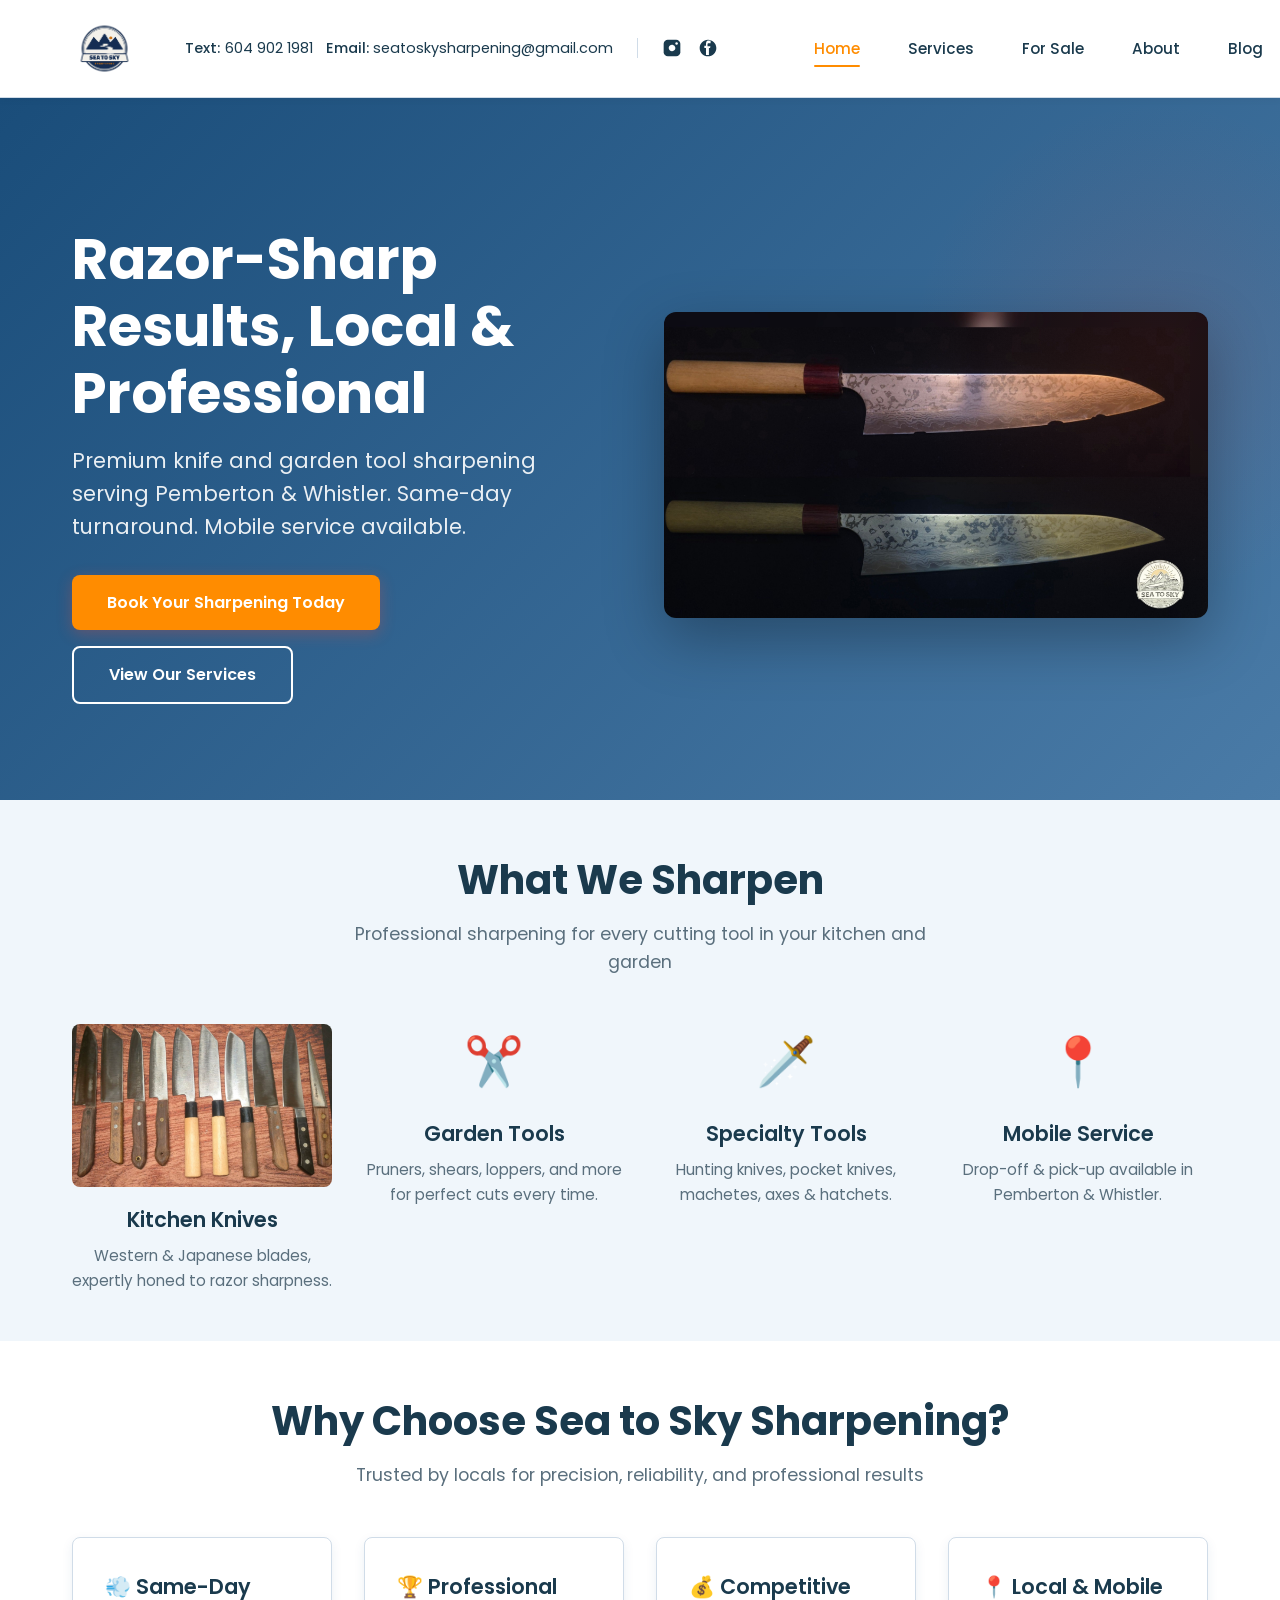
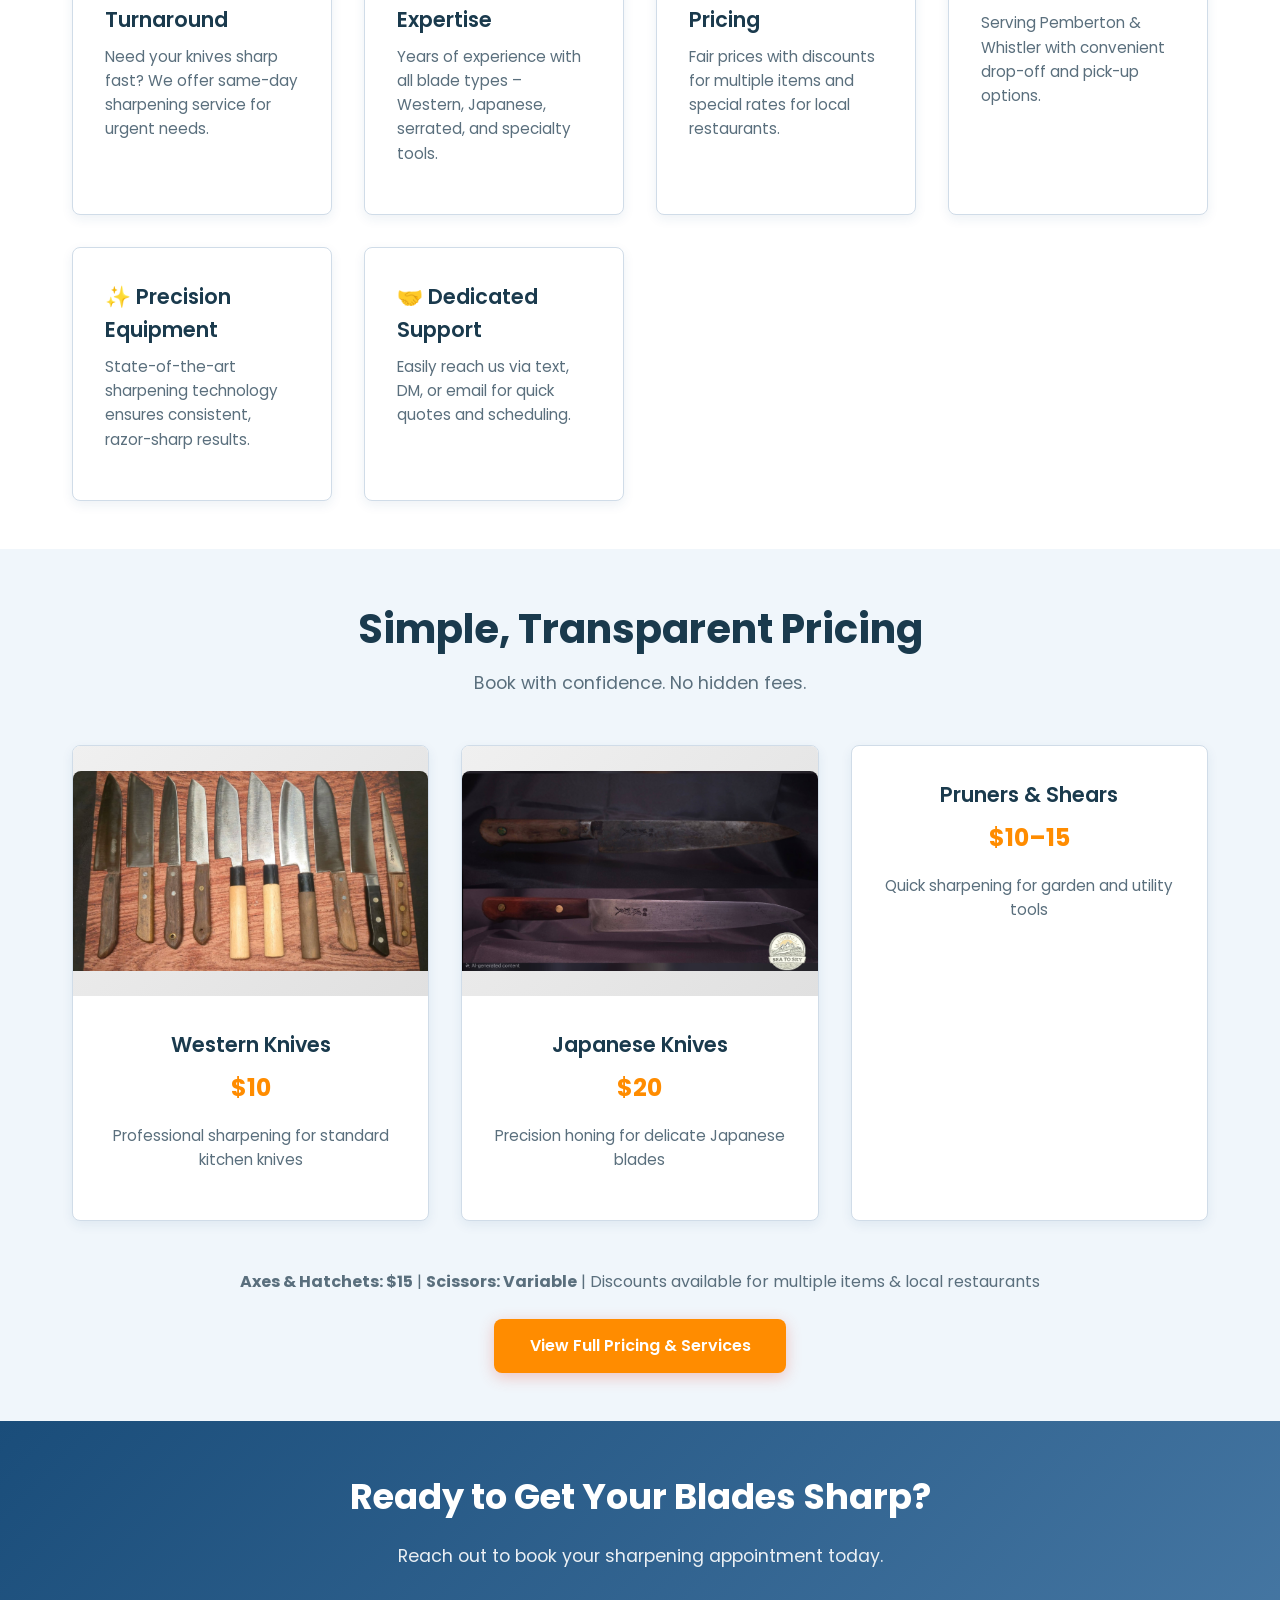
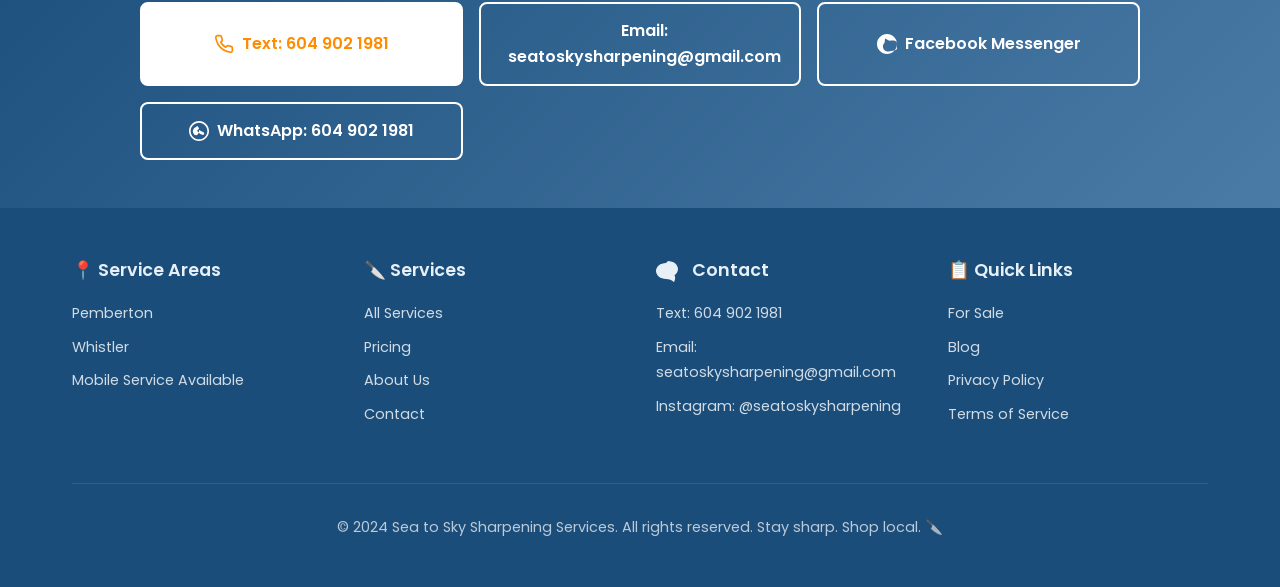
==== commit 47638422: "Replace all emoji icons with proper company SVG icons (Instagram, Facebook Messenger, WhatsApp, phon" ====
--- a/index.html
+++ b/index.html
@@ -223,10 +223,10 @@
                 <h2 style="font-size: 2.2rem; margin-bottom: 1rem;">Ready to Get Your Blades Sharp?</h2>
                 <p style="font-size: 1.1rem; margin-bottom: 2rem; color: rgba(255,255,255,0.9);">Reach out to book your sharpening appointment today.</p>
                 <div class="hero-cta" style="display: grid; grid-template-columns: repeat(auto-fit, minmax(250px, 1fr)); gap: 1rem; max-width: 1000px; margin: 0 auto;">
-                    <a href="tel:+16049021981" class="btn btn-secondary">📱 Text: 604 902 1981</a>
-                    <a href="mailto:seatoskysharpening@gmail.com" class="btn btn-outline">📧 Email: seatoskysharpening@gmail.com</a>
-                    <a href="https://m.me/seatoskysharpenings" class="btn btn-outline" target="_blank" rel="noopener noreferrer">💬 Facebook Messenger</a>
-                    <a href="https://wa.me/16049021981" class="btn btn-outline" target="_blank" rel="noopener noreferrer">💚 WhatsApp: 604 902 1981</a>
+                    <a href="tel:+16049021981" class="btn btn-secondary" style="display: flex; align-items: center; justify-content: center; gap: 0.5rem;"><svg width="20" height="20" viewBox="0 0 24 24" fill="none" stroke="currentColor" stroke-width="2" xmlns="http://www.w3.org/2000/svg"><path d="M22 16.92v3a2 2 0 0 1-2.18 2 19.79 19.79 0 0 1-8.63-3.07 19.5 19.5 0 0 1-6-6 19.79 19.79 0 0 1-3.07-8.67A2 2 0 0 1 4.11 2h3a2 2 0 0 1 2 1.72 12.84 12.84 0 0 0 .7 2.81 2 2 0 0 1-.45 2.11L8.09 9.91a16 16 0 0 0 6 6l1.27-1.27a2 2 0 0 1 2.11-.45 12.84 12.84 0 0 0 2.81.7A2 2 0 0 1 22 16.92z"></path></svg> Text: 604 902 1981</a>
+                    <a href="mailto:seatoskysharpening@gmail.com" class="btn btn-outline" style="display: flex; align-items: center; justify-content: center; gap: 0.5rem;"><svg width="20" height="20" viewBox="0 0 24 24" fill="none" stroke="currentColor" stroke-width="2" xmlns="http://www.w3.org/2000/svg"><path d="M4 4h16c1.1 0 2 .9 2 2v12c0 1.1-.9 2-2 2H4c-1.1 0-2-.9-2-2V6c0-1.1.9-2 2-2z"></path><polyline points="22,6 12,13 2,6"></polyline></svg> Email: seatoskysharpening@gmail.com</a>
+                    <a href="https://m.me/seatoskysharpenings" class="btn btn-outline" target="_blank" rel="noopener noreferrer" style="display: flex; align-items: center; justify-content: center; gap: 0.5rem;"><svg width="20" height="20" viewBox="0 0 24 24" fill="currentColor" xmlns="http://www.w3.org/2000/svg"><path d="M0 12c0 6.627 5.373 12 12 12s12-5.373 12-12S18.627 0 12 0 0 5.373 0 12zm13.976 9.005c-3.874 0-6.866-2.592-6.866-6.099 0-1.624.741-3.15 2.02-4.289l.547-5.128 5.15 2.577c1.33-.039 2.71-.19 4.049-.19 3.874 0 6.866 2.592 6.866 6.099 0 3.508-2.992 6.03-6.866 6.03z"/></svg> Facebook Messenger</a>
+                    <a href="https://wa.me/16049021981" class="btn btn-outline" target="_blank" rel="noopener noreferrer" style="display: flex; align-items: center; justify-content: center; gap: 0.5rem;"><svg width="20" height="20" viewBox="0 0 24 24" fill="currentColor" xmlns="http://www.w3.org/2000/svg"><path d="M17.667 13.5c-.623-.312-3.5-1.73-4.04-1.927-.54-.197-1.463-.657-1.705 0-.242.657.242 1.468 0 1.77-.242.303 0 1.035-.99 2.155-1.01 1.12-2.607 1.772-3.652 1.318-1.045-.454-2.546-2.287-2.667-4.364-.121-2.077 1.393-3.618 2.156-4.364.763-.746 1.35-.93 2.032-1.318.682-.388 1.666-.78 2.156 0 .49.78 1.035 2.155 1.035 2.155.386.79-1.35 1.27-1.968 2.155-.618.885.508 1.27 1.01 2.155.502.885 2.333 2.546 3.378 2.764 1.045.218 1.515.78 1.73.78.215 0 .78 0 1.293-.303.513-.303.782-.78.782-1.463 0-.683-.068-.78-.623-1.09zm-5.668-13.5C5.376 0 .002 5.373.002 11.999S5.376 24 12 24c6.623 0 12-5.373 12-12.001S18.623 0 12 0zm0 21.996c-5.516 0-9.996-4.48-9.996-9.997 0-5.516 4.48-9.996 9.996-9.996 5.517 0 9.997 4.48 9.997 9.996 0 5.517-4.48 9.997-9.997 9.997z"/></svg> WhatsApp: 604 902 1981</a>
                 </div>
             </div>
         </section>
@@ -254,7 +254,7 @@
                     </ul>
                 </div>
                 <div class="footer-section">
-                    <h3>💬 Contact</h3>
+                    <h3><svg width="1.5rem" height="1.5rem" viewBox="0 0 24 24" fill="currentColor" style="display: inline-block; margin-right: 0.5rem; vertical-align: middle;" xmlns="http://www.w3.org/2000/svg"><path d="M12 2c5.523 0 10 3.582 10 8 0 2.585-1.391 4.854-3.522 6.311 1.024 1.606.977 4.121-.456 6.689H17.75c-1.842-2.085-4.512-2.988-7.75-2.988-5.523 0-10-3.582-10-8s4.477-8 10-8z"/></svg> Contact</h3>
                     <ul>
                         <li><a href="tel:+16049021981">Text: 604 902 1981</a></li>
                         <li><a href="mailto:seatoskysharpening@gmail.com">Email: seatoskysharpening@gmail.com</a></li>
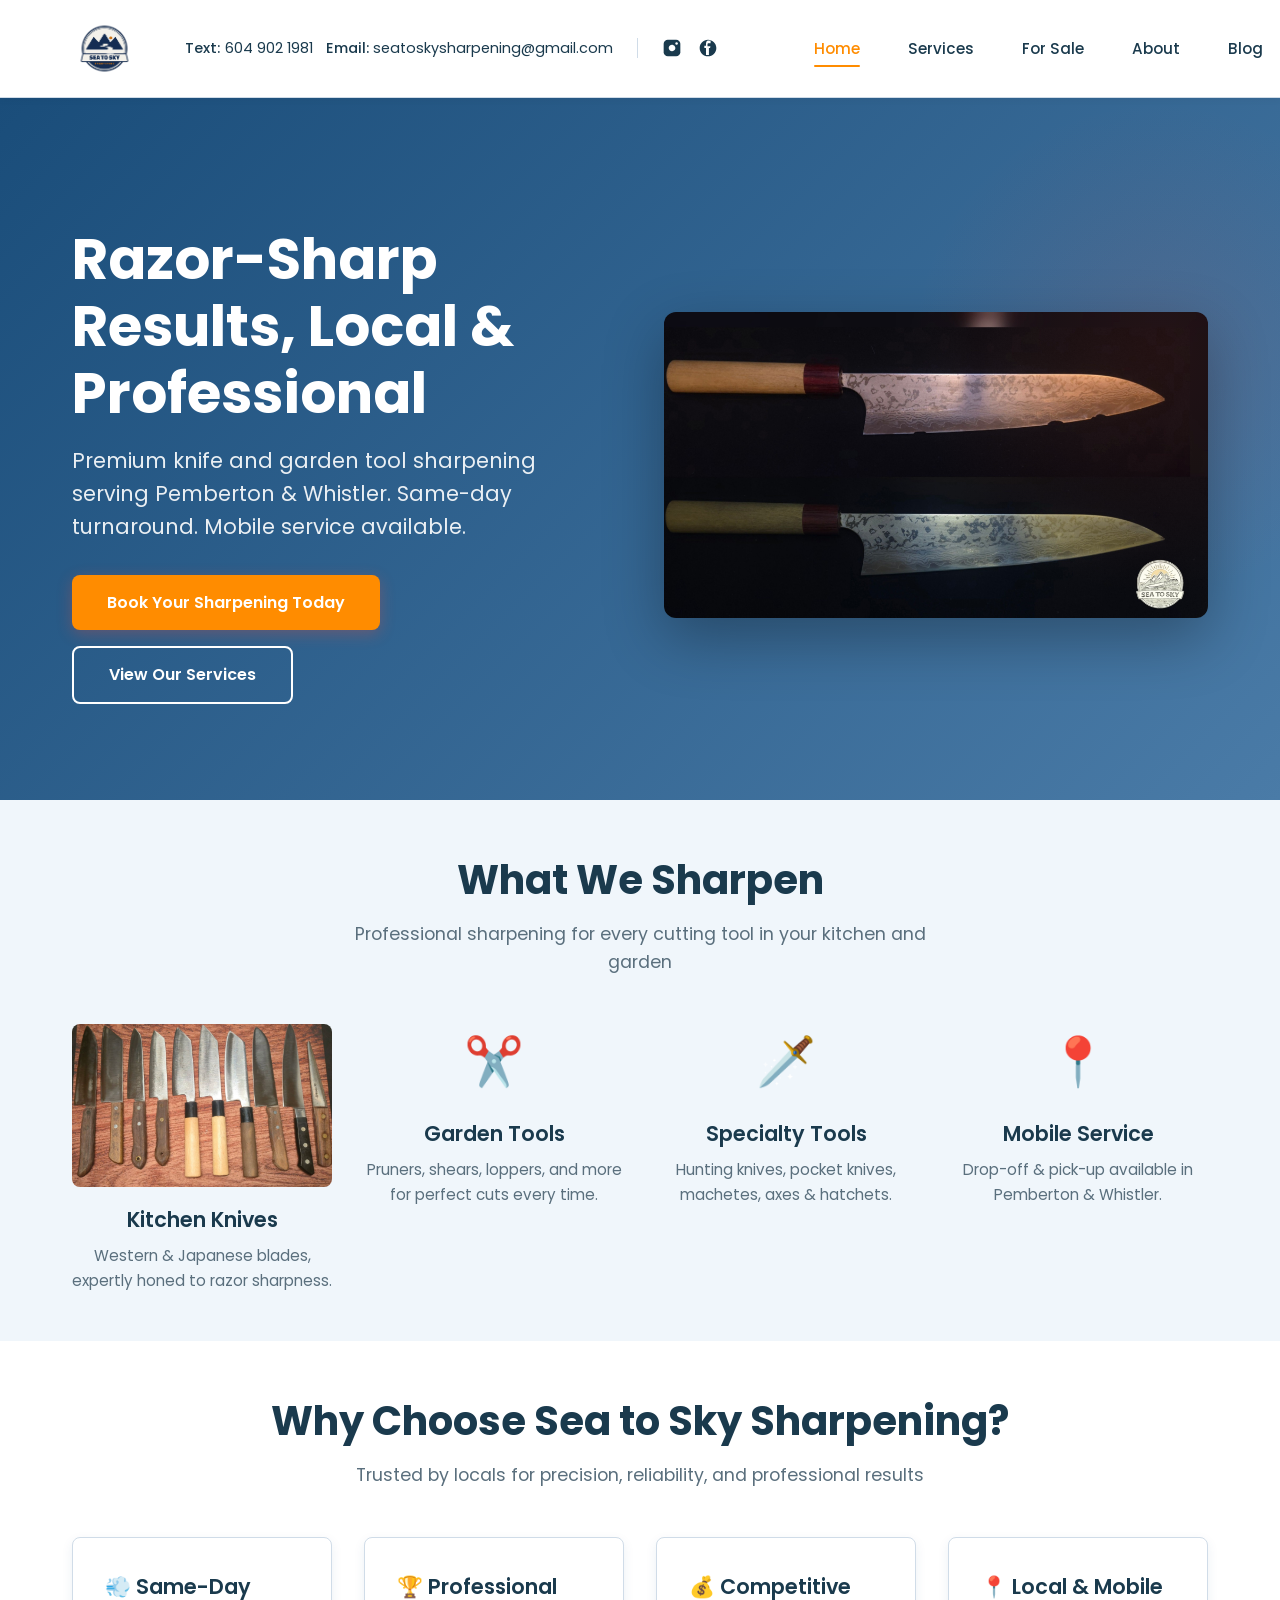
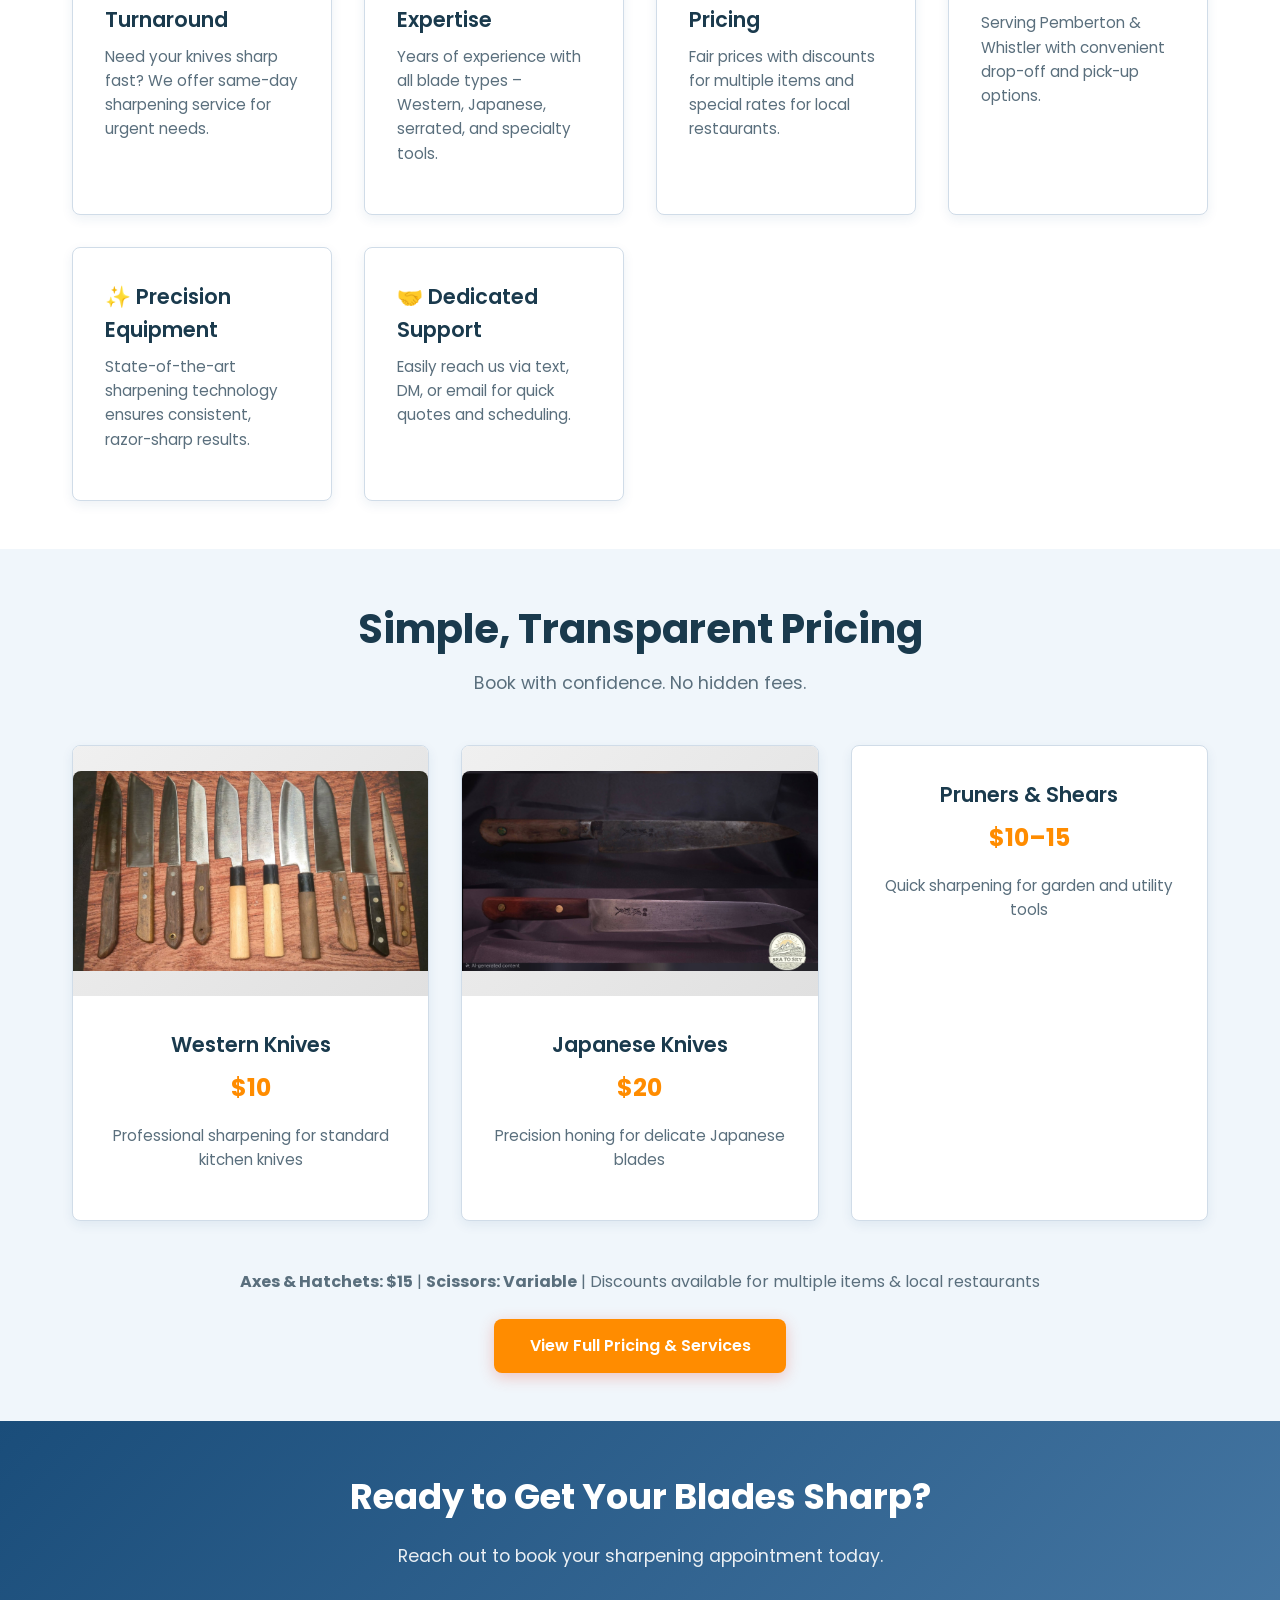
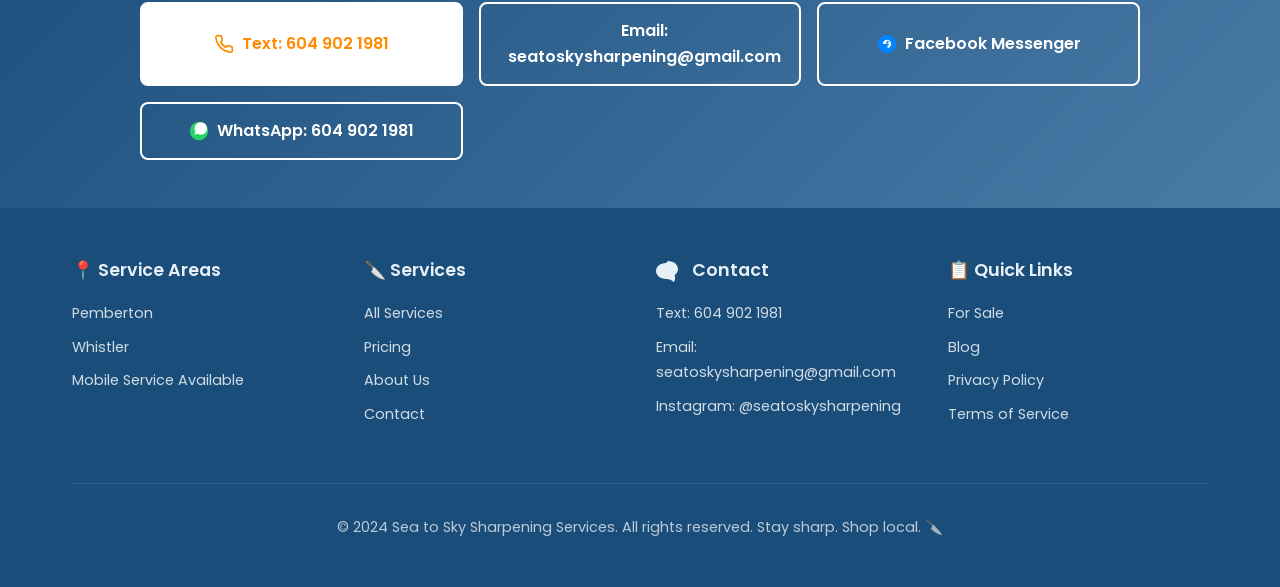
==== commit 2da30c73: "Update Messenger and WhatsApp icons with official company logos" ====
--- a/index.html
+++ b/index.html
@@ -225,8 +225,8 @@
                 <div class="hero-cta" style="display: grid; grid-template-columns: repeat(auto-fit, minmax(250px, 1fr)); gap: 1rem; max-width: 1000px; margin: 0 auto;">
                     <a href="tel:+16049021981" class="btn btn-secondary" style="display: flex; align-items: center; justify-content: center; gap: 0.5rem;"><svg width="20" height="20" viewBox="0 0 24 24" fill="none" stroke="currentColor" stroke-width="2" xmlns="http://www.w3.org/2000/svg"><path d="M22 16.92v3a2 2 0 0 1-2.18 2 19.79 19.79 0 0 1-8.63-3.07 19.5 19.5 0 0 1-6-6 19.79 19.79 0 0 1-3.07-8.67A2 2 0 0 1 4.11 2h3a2 2 0 0 1 2 1.72 12.84 12.84 0 0 0 .7 2.81 2 2 0 0 1-.45 2.11L8.09 9.91a16 16 0 0 0 6 6l1.27-1.27a2 2 0 0 1 2.11-.45 12.84 12.84 0 0 0 2.81.7A2 2 0 0 1 22 16.92z"></path></svg> Text: 604 902 1981</a>
                     <a href="mailto:seatoskysharpening@gmail.com" class="btn btn-outline" style="display: flex; align-items: center; justify-content: center; gap: 0.5rem;"><svg width="20" height="20" viewBox="0 0 24 24" fill="none" stroke="currentColor" stroke-width="2" xmlns="http://www.w3.org/2000/svg"><path d="M4 4h16c1.1 0 2 .9 2 2v12c0 1.1-.9 2-2 2H4c-1.1 0-2-.9-2-2V6c0-1.1.9-2 2-2z"></path><polyline points="22,6 12,13 2,6"></polyline></svg> Email: seatoskysharpening@gmail.com</a>
-                    <a href="https://m.me/seatoskysharpenings" class="btn btn-outline" target="_blank" rel="noopener noreferrer" style="display: flex; align-items: center; justify-content: center; gap: 0.5rem;"><svg width="20" height="20" viewBox="0 0 24 24" fill="currentColor" xmlns="http://www.w3.org/2000/svg"><path d="M0 12c0 6.627 5.373 12 12 12s12-5.373 12-12S18.627 0 12 0 0 5.373 0 12zm13.976 9.005c-3.874 0-6.866-2.592-6.866-6.099 0-1.624.741-3.15 2.02-4.289l.547-5.128 5.15 2.577c1.33-.039 2.71-.19 4.049-.19 3.874 0 6.866 2.592 6.866 6.099 0 3.508-2.992 6.03-6.866 6.03z"/></svg> Facebook Messenger</a>
-                    <a href="https://wa.me/16049021981" class="btn btn-outline" target="_blank" rel="noopener noreferrer" style="display: flex; align-items: center; justify-content: center; gap: 0.5rem;"><svg width="20" height="20" viewBox="0 0 24 24" fill="currentColor" xmlns="http://www.w3.org/2000/svg"><path d="M17.667 13.5c-.623-.312-3.5-1.73-4.04-1.927-.54-.197-1.463-.657-1.705 0-.242.657.242 1.468 0 1.77-.242.303 0 1.035-.99 2.155-1.01 1.12-2.607 1.772-3.652 1.318-1.045-.454-2.546-2.287-2.667-4.364-.121-2.077 1.393-3.618 2.156-4.364.763-.746 1.35-.93 2.032-1.318.682-.388 1.666-.78 2.156 0 .49.78 1.035 2.155 1.035 2.155.386.79-1.35 1.27-1.968 2.155-.618.885.508 1.27 1.01 2.155.502.885 2.333 2.546 3.378 2.764 1.045.218 1.515.78 1.73.78.215 0 .78 0 1.293-.303.513-.303.782-.78.782-1.463 0-.683-.068-.78-.623-1.09zm-5.668-13.5C5.376 0 .002 5.373.002 11.999S5.376 24 12 24c6.623 0 12-5.373 12-12.001S18.623 0 12 0zm0 21.996c-5.516 0-9.996-4.48-9.996-9.997 0-5.516 4.48-9.996 9.996-9.996 5.517 0 9.997 4.48 9.997 9.996 0 5.517-4.48 9.997-9.997 9.997z"/></svg> WhatsApp: 604 902 1981</a>
+                    <a href="https://m.me/seatoskysharpenings" class="btn btn-outline" target="_blank" rel="noopener noreferrer" style="display: flex; align-items: center; justify-content: center; gap: 0.5rem;"><svg width="20" height="20" viewBox="0 0 24 24" fill="#0084FF" xmlns="http://www.w3.org/2000/svg"><circle cx="12" cy="12" r="11" fill="#0084FF"/><path d="M7 12c0-2.761 2.239-5 5-5s5 2.239 5 5c0 2.523-1.863 4.604-4.32 4.962v-3.543h1.507l.143-1.523h-1.65V11.1c0-.417.167-.824.823-.824h.7V8.6c-.121-.016-.536-.051-1.018-.051-1.007 0-1.888.358-1.888 2.118v1.189h-1.268V12z" fill="white"/></svg> Facebook Messenger</a>
+                    <a href="https://wa.me/16049021981" class="btn btn-outline" target="_blank" rel="noopener noreferrer" style="display: flex; align-items: center; justify-content: center; gap: 0.5rem;"><svg width="20" height="20" viewBox="0 0 24 24" fill="#25D366" xmlns="http://www.w3.org/2000/svg"><circle cx="12" cy="12" r="11" fill="#25D366"/><path d="M6.5 17.5l1.3-4.7c-.7-1.1-1.1-2.4-1.1-3.8 0-4.1 3.4-7.5 7.5-7.5s7.5 3.4 7.5 7.5-3.4 7.5-7.5 7.5c-1.4 0-2.7-.4-3.8-1.1l-4.6 1.5z" fill="white"/></svg> WhatsApp: 604 902 1981</a>
                 </div>
             </div>
         </section>
